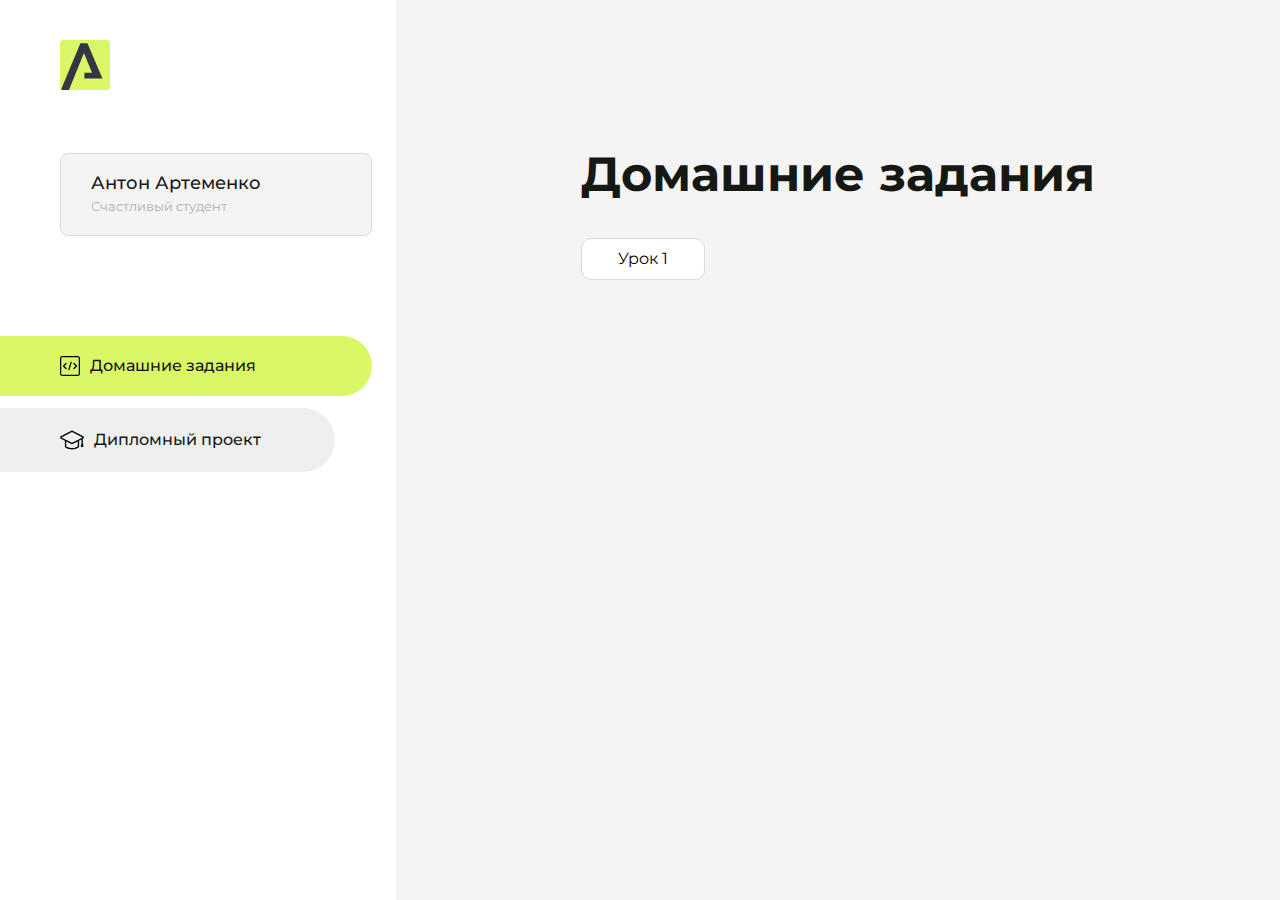
==== index.html @ f8a355c6 "add template" ====
<!DOCTYPE html>
<html lang="en">
<head>
    <meta charset="UTF-8">
    <meta name="viewport" content="width=device-width, initial-scale=1.0">
    <title>Домашняя работа</title>
    <link rel="shortcut icon" href="src/logo.ico" type="image/x-icon">
    <link rel="preconnect" href="https://fonts.googleapis.com">
    <link rel="preconnect" href="https://fonts.gstatic.com" crossorigin>
    <link href="https://fonts.googleapis.com/css2?family=Montserrat:wght@400;500;700&family=Rubik:wght@500&display=swap"
          rel="stylesheet">
    <link rel="stylesheet" href="src/style.css">
</head>
<body id="body">
<div class="overlay" id="overlay"></div>
<div class="layout">
    <div class="burger" id="burger">
        <svg viewBox="0 0 24 24" fill="none" xmlns="http://www.w3.org/2000/svg">
            <g id="SVGRepo_bgCarrier" stroke-width="0"></g>
            <g id="SVGRepo_tracerCarrier" stroke-linecap="round" stroke-linejoin="round"></g>
            <g id="SVGRepo_iconCarrier">
                <path d="M4 18L20 18" stroke="#DAF765" stroke-width="2" stroke-linecap="round"></path>
                <path d="M4 12L20 12" stroke="#DAF765" stroke-width="2" stroke-linecap="round"></path>
                <path d="M4 6L20 6" stroke="#DAF765" stroke-width="2" stroke-linecap="round"></path>
            </g>
        </svg>
    </div>
    <aside class="sidebar" id="sidebar">
        <div class="sidebar__inner">
            <div class="logo">
                <svg width="50" height="50" viewBox="0 0 50 50" fill="none" xmlns="http://www.w3.org/2000/svg">
                    <g clip-path="url(#clip0_513_74730)">
                        <path d="M46.17 -0.257004H3.83C1.57281 -0.257004 -0.257 1.57281 -0.257 3.83V46.17C-0.257 48.4272 1.57281 50.257 3.83 50.257H46.17C48.4272 50.257 50.257 48.4272 50.257 46.17V3.83C50.257 1.57281 48.4272 -0.257004 46.17 -0.257004Z"
                              fill="#DAF765"/>
                        <path d="M24.375 38.4H42.461L27.441 3.1585H20.4355C20.4355 3.1585 6.7895 35.881 1.1945 49.294C2.015 50.0275 3.0945 50.257 3.6945 50.257H8.8445L23.954 13.07L32.0465 32.8285H24.375V38.4Z"
                              fill="#323843"/>
                    </g>
                    <defs>
                        <clipPath id="clip0_513_74730">
                            <rect width="50" height="50" fill="white"/>
                        </clipPath>
                    </defs>
                </svg>
            </div>
            <div class="sidebar__user">
                <div class="sidebar__name">Антон Артеменко</div>
                <div class="sidebar__text">Счастливый студент</div>
            </div>
            <div class="sidebar__tabs">
                <div class="sidebar__item">
                    <button class="sidebar__button active" id="tasks">
                        <svg xmlns="http://www.w3.org/2000/svg" width="20" height="20" viewBox="0 0 20 20" fill="none">
                            <g clip-path="url(#clip0_704_74543)">
                                <path d="M17.7083 20H2.29167C1.0275 20 0 18.9725 0 17.7083V2.29167C0 1.0275 1.0275 0 2.29167 0H17.7083C18.9725 0 20 1.0275 20 2.29167V17.7083C20 18.9725 18.9725 20 17.7083 20ZM2.29167 1.25C1.7175 1.25 1.25 1.7175 1.25 2.29167V17.7083C1.25 18.2825 1.7175 18.75 2.29167 18.75H17.7083C18.2825 18.75 18.75 18.2825 18.75 17.7083V2.29167C18.75 1.7175 18.2825 1.25 17.7083 1.25H2.29167Z"
                                      fill="black"/>
                                <path d="M6.04167 13.125C5.88167 13.125 5.72167 13.0642 5.6 12.9417L3.1 10.4417C2.85583 10.1975 2.85583 9.80167 3.1 9.5575L5.6 7.0575C5.84417 6.81333 6.24 6.81333 6.48417 7.0575C6.72833 7.30167 6.72833 7.6975 6.48417 7.94167L4.42583 10L6.48417 12.0583C6.72833 12.3025 6.72833 12.6983 6.48417 12.9425C6.36167 13.0642 6.20167 13.125 6.04167 13.125Z"
                                      fill="black"/>
                                <path d="M8.95833 14.1667C8.9 14.1667 8.84 14.1583 8.78167 14.1417C8.45083 14.0442 8.26083 13.6967 8.35833 13.3658L10.4417 6.28251C10.5392 5.95084 10.8892 5.76417 11.2175 5.85917C11.5483 5.95667 11.7383 6.30417 11.6408 6.63501L9.5575 13.7183C9.47833 13.9908 9.22833 14.1667 8.95833 14.1667Z"
                                      fill="black"/>
                                <path d="M13.9583 13.125C13.7983 13.125 13.6383 13.0642 13.5167 12.9417C13.2725 12.6975 13.2725 12.3017 13.5167 12.0575L15.575 9.99916L13.5167 7.94083C13.2725 7.69666 13.2725 7.30083 13.5167 7.05666C13.7608 6.81249 14.1567 6.81249 14.4008 7.05666L16.9008 9.55666C17.145 9.80083 17.145 10.1967 16.9008 10.4408L14.4008 12.9408C14.2783 13.0642 14.1183 13.125 13.9583 13.125Z"
                                      fill="black"/>
                            </g>
                            <defs>
                                <clipPath id="clip0_704_74543">
                                    <rect width="20" height="20" fill="white"/>
                                </clipPath>
                            </defs>
                        </svg>
                        <span>Домашние задания</span></button>
                </div>
                <div class="sidebar__item">
                    <button class="sidebar__button" id="diplom">
                        <svg xmlns="http://www.w3.org/2000/svg" width="24" height="24" viewBox="0 0 24 24" fill="none">
                            <g clip-path="url(#clip0_704_74553)">
                                <path d="M23.2628 10.5971C23.7176 10.365 24 9.90375 24 9.39337C24 8.883 23.7176 8.42175 23.2628 8.18962L12.6135 2.75362C12.2291 2.55824 11.7705 2.55787 11.3854 2.75399L0.736875 8.19C0.282375 8.42175 0 8.883 0 9.39337C0 9.90375 0.282375 10.365 0.736875 10.5971L4.89038 12.7177V18.2074C4.89038 19.8154 8.412 21.393 12 21.393C15.5884 21.393 19.1096 19.815 19.1096 18.2074V12.7174L21.4609 11.517V15.8017L20.901 17.2305C20.7409 17.6389 20.7934 18.0994 21.0405 18.4616C21.2876 18.8246 21.6979 19.041 22.1366 19.041C22.5754 19.041 22.9852 18.8246 23.2324 18.462C23.4795 18.099 23.532 17.6385 23.3719 17.2301L22.8124 15.8021V10.827L23.2628 10.5971ZM17.7623 18.1721C17.6198 18.6375 15.3491 20.0419 12 20.0419C8.65088 20.0419 6.38025 18.6375 6.2415 18.2074V12.3037L6.23887 12.3019C6.23812 12.057 6.1065 11.8207 5.87325 11.7019L1.3515 9.39337L12 3.95737L22.6489 9.39337L12 14.8294L5.87325 11.7019C5.54063 11.5331 4.6695 11.6674 4.5 12C4.33012 12.3322 4.55813 12.5479 4.89038 12.7177L11.3857 16.0331C11.5781 16.1314 11.7889 16.1805 12 16.1805C12.2107 16.1805 12.4222 16.1314 12.6146 16.0331L17.7593 13.407L17.7623 18.1721Z"
                                      fill="black"/>
                            </g>
                            <defs>
                                <clipPath id="clip0_704_74553">
                                    <rect width="24" height="24" fill="white"/>
                                </clipPath>
                            </defs>
                        </svg>
                        <span>Дипломный проект</span></button>
                </div>
            </div>
        </div>

    </aside>
    <div class="content">
        <div class="container">
            <div class="content__block" id="tasksBlock">
                <div class="content__title">Домашние задания</div>
                <ul class="content__list">
                    <li class="content__list-item">
                        <a href="lesson1/index.html">Урок 1</a>
                    </li>
                </ul>
            </div>
            <div class="content__block hidden" id="diplomBlock">
                <div class="content__title">Дипломный проект</div>
                <div class="content__list-diplom">
                    <a href="ПАПКА-С-НОМЕРОМ-УРОКА">Ссылка на ДЗ</a>
                </div>
                <div class="content__decor">
                    <div class="content__decor-text">Давай проверим, чему ты научился!</div>
                    <div class="content__decor-img">
                        <img src="src/decor.png" alt="decor">
                    </div>
                </div>
            </div>
        </div>
    </div>
</div>
<script src="src/index.js"></script>
</body>
</html>
---- src/style.css ----
*{padding: 0;margin: 0;border: 0;}
*,*:before,*:after{-webkit-box-sizing: border-box;box-sizing: border-box;}
:focus,:active{outline: none;}
a:focus,a:active{outline: none;}
nav,footer,header,aside{display: block;}
html,body{
    height:100%;width:100%;
    font-size:100%;line-height:1;-ms-text-size-adjust:100%;-moz-text-size-adjust:100%;-webkit-text-size-adjust:100%;}
input,button,textarea{font-family:inherit;}
input::-ms-clear{display: none;}
button{cursor: pointer;}
button::-moz-focus-inner{padding:0;border:0;}
a,a:visited{text-decoration: none;}
a:hover{text-decoration: none;}
ul li{list-style: none;}
img{vertical-align: top;}
h1,h2,h3,h4,h5,h6{font-size:inherit;font-weight: inherit;}
a{color:inherit;}



body {
    font-family: "Montserrat",SansSerif;
    color: black;
}

body.overflow {
    overflow: hidden;
}



.layout {
    display: -webkit-box;
    display: -ms-flexbox;
    display: flex;
    min-height: 100vh;
}

.sidebar {
    padding: 40px 24px 40px 0;
    -ms-flex-negative: 0;
    flex-shrink: 0;
    background-color: white;
}



.content {
    -webkit-box-flex: 1;
    -ms-flex-positive: 1;
    flex-grow: 1;
    background-color: #F4F4F4;
}

.container {
    display: -webkit-box;
    display: -ms-flexbox;
    display: flex;
    -webkit-box-orient: vertical;
    -webkit-box-direction: normal;
    -ms-flex-direction: column;
    flex-direction: column;
    -webkit-box-pack: center;
    -ms-flex-pack: center;
    justify-content: center;
    -webkit-box-align: center;
    -ms-flex-align: center;
    align-items: center;
    padding: 150px 60px 80px 60px;
}


.logo {
    margin-left: 60px;
    margin-bottom: 60px;
}

.sidebar__user {
    background-color: #F4F4F4;
    padding: 20px 30px;
    margin-left: 60px;
    margin-bottom: 100px;
    border-radius: 8px;
    border: 1px solid #DADEC9;
}

.sidebar__name {
    color:#161814;
    font-size: 18px;
    font-weight: 500;
    margin-bottom: 6px;
}

.sidebar__text {
    color: #AFB1A7;
    font-size: 13px;
    font-weight: 400;
    line-height: 130%; /* 16.9px */
}

.sidebar__item {
    width: 372px;
}

.sidebar__button {
    display: -webkit-box;
    display: -ms-flexbox;
    display: flex;
    -webkit-box-align: center;
    -ms-flex-align: center;
    align-items: center;
    gap: 10px;
    padding: 20px 60px;
    margin-bottom: 12px;
    border-radius: 0px 100px 100px 0px;
    -webkit-transition: all .5s;
    -o-transition: all .5s;
    transition: all .5s;
    cursor: pointer;
    width: 90%;
    color:#161814;
    font-size: 16px;
    font-weight: 500;
}

.sidebar__button.active , .sidebar__button:hover {
    width: 100%;
    background-color: #DAF765;
}


.content__title {
    color: #161814;
    font-size: 48px;
    font-weight: 700;
    margin-bottom: 40px;
}

.content__list {
    display: -webkit-box;
    display: -ms-flexbox;
    display: flex;
    -webkit-box-align: center;
    -ms-flex-align: center;
    align-items: center;
    -ms-flex-wrap: wrap;
    flex-wrap: wrap;
    gap: 20px;
}



.content__list-item  {
    cursor: pointer;
    padding: 12px 18px;
    background-color: #fff;
    border-radius: 10px;
    border: 1px solid #DADEC9;
    -webkit-transition: all .3s;
    -o-transition: all .3s;
    transition: all .3s;
}

.content__list-item:hover,.content__list-diplom:hover {
    background-color: #AFB1A7;
}

li a {
    padding: 12px 18px;

}


.content__list-diplom {
    -webkit-transition: all .3s;
    -o-transition: all .3s;
    transition: all .3s;
    display: inline-block;
    padding: 12px 18px;
    background-color: #fff;
    border-radius: 10px;
    border: 1px solid #DADEC9;
}

.content__decor {
    display: -webkit-box;
    display: -ms-flexbox;
    display: flex;
    -webkit-box-align: center;
    -ms-flex-align: center;
    align-items: center;
}

.content__decor-text {
    color:#BEDD44;
    font-size: 36px;
    font-weight: 700;
    line-height: 110%; /* 39.6px */
}

.content__block {
    max-width: 1200px;
}

.content__block.hidden {
    display: none;
}

.content__decor-img img{
    width: 100%;
}

.burger {
    display: none;
    padding: 5px;
    position: fixed;
    top: 3%;
    right: 7%;
    width: 40px;
    height: 40px;
    background-color: #161814;
    border-radius: 50%;
    z-index: 10;
    border: 1px solid #DAF765;
}

@media (max-width: 768px) {
    .burger {
        display: block;
    }

    .sidebar {
        -webkit-transition: all .3s;
        -o-transition: all .3s;
        transition: all .3s;
        -webkit-transform: translateX(-100%);
        -ms-transform: translateX(-100%);
        transform: translateX(-100%);
        position: fixed;
        top: 0;
        left: 0;
        bottom: 0;
        z-index: 5;
    }

    .sidebar.show {
        -webkit-transform: translateX(0%);
        -ms-transform: translateX(0%);
        transform: translateX(0%);
    }

    .overlay {
        opacity: 0;
        pointer-events: none;
        -webkit-transition: all .3s;
        -o-transition: all .3s;
        transition: all .3s;
        position: absolute;
        top: 0;
        right: 0;
        left: 0;
        bottom: 0;
        z-index: 3;
        background-color: #000000e0;
    }

    .overlay.show {
        opacity: 1;
        pointer-events: all;
    }

    .container {
        padding: 40px 20px;
        min-height: 100%;
    }

    .content__decor {
        margin-top: 20px;
        -webkit-box-orient: vertical;
        -webkit-box-direction: normal;
        -ms-flex-direction: column;
        flex-direction: column;
    }
}

@media (max-width: 400px) {
    .sidebar__user {
        margin-left: 0;
    }
}
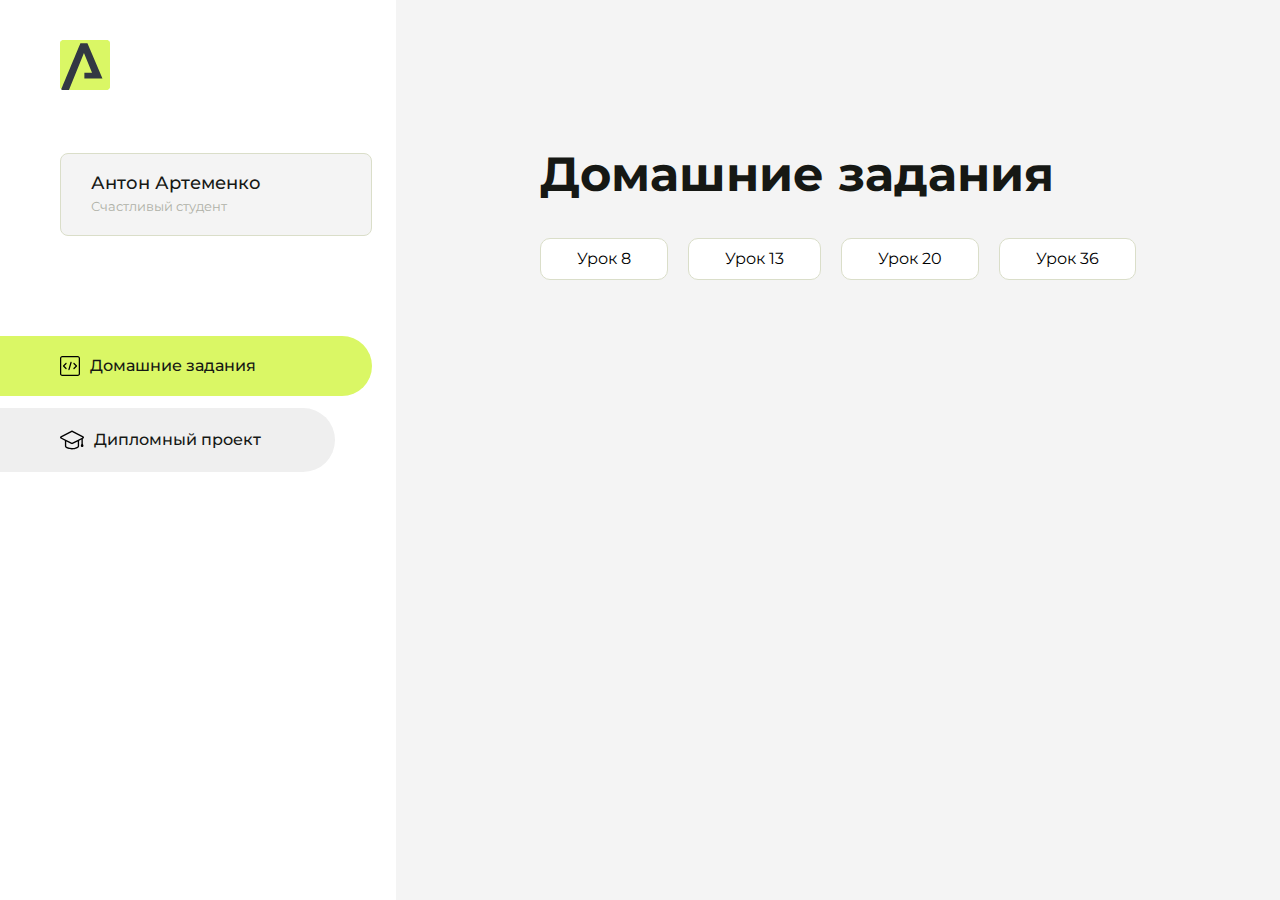
==== commit 3814a26a: "Add files via upload" ====
--- a/index.html
+++ b/index.html
@@ -93,7 +93,16 @@
                 <div class="content__title">Домашние задания</div>
                 <ul class="content__list">
                     <li class="content__list-item">
-                        <a href="lesson1/index.html">Урок 1</a>
+                        <a href="homework1/index.html">Урок 8</a>
+                    </li>
+                    <li class="content__list-item">
+                        <a href="homework2/index.html">Урок 13</a>
+                    </li>
+                    <li class="content__list-item">
+                        <a href="homework3/index.html">Урок 20</a>
+                    </li>
+                    <li class="content__list-item">
+                        <a href="homework4/index.html">Урок 36</a>
                     </li>
                 </ul>
             </div>
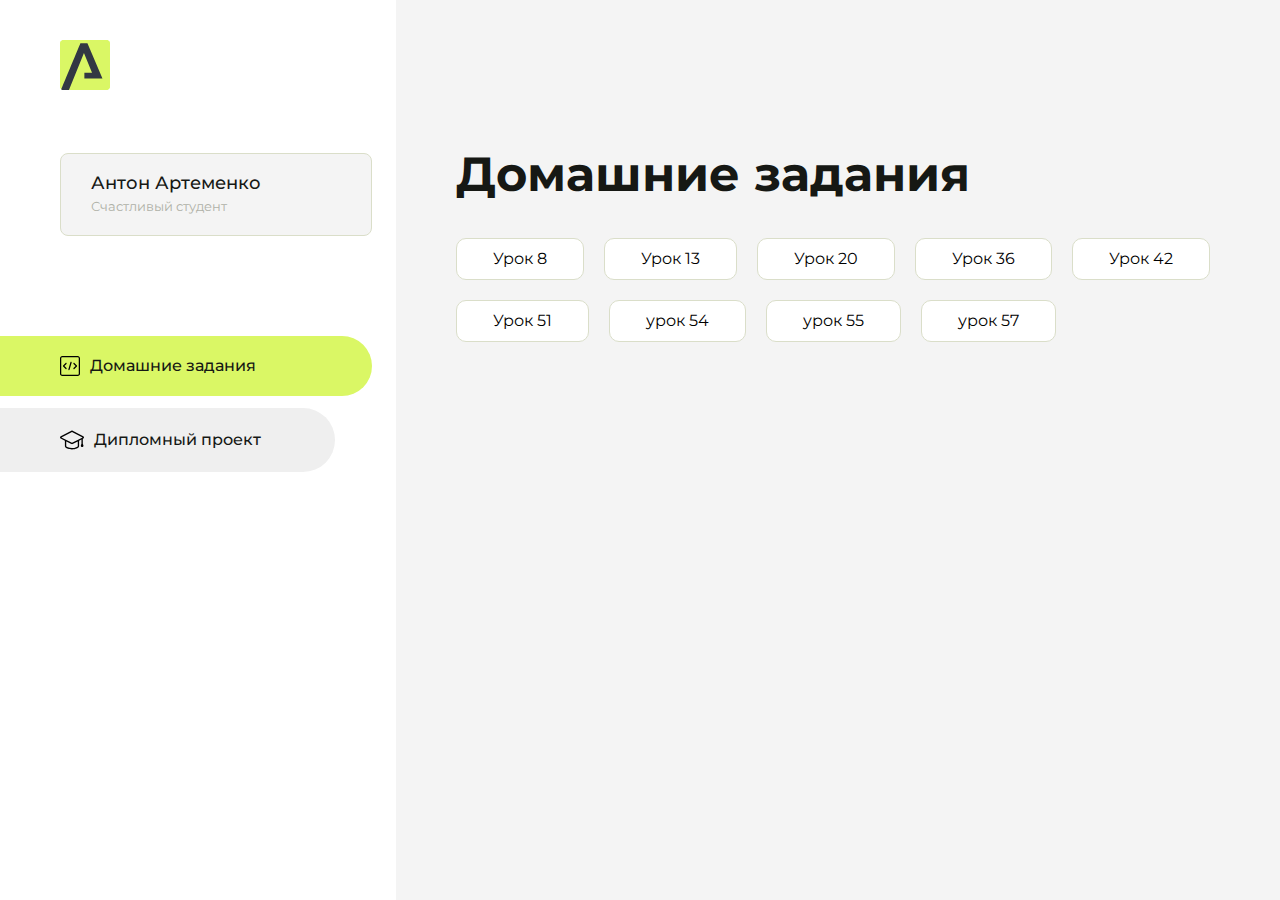
==== commit 080462e8: "Add files via upload" ====
--- a/index.html
+++ b/index.html
@@ -104,6 +104,21 @@
                     <li class="content__list-item">
                         <a href="homework4/index.html">Урок 36</a>
                     </li>
+                    <li class="content__list-item">
+                        <a href="homework5/index.html">Урок 42</a>
+                    </li>
+                    <li class="content__list-item">
+                        <a href="homework6/index.html">Урок 51</a>
+                    </li>
+                    <li class="content__list-item">
+                        <a href="homework7/index.html">урок 54</a>
+                    </li>
+                    <li class="content__list-item">
+                        <a href="homework8/index.html">урок 55</a>
+                    </li>
+                    <li class="content__list-item">
+                        <a href="homework9/index.html">урок 57</a>
+                    </li>
                 </ul>
             </div>
             <div class="content__block hidden" id="diplomBlock">
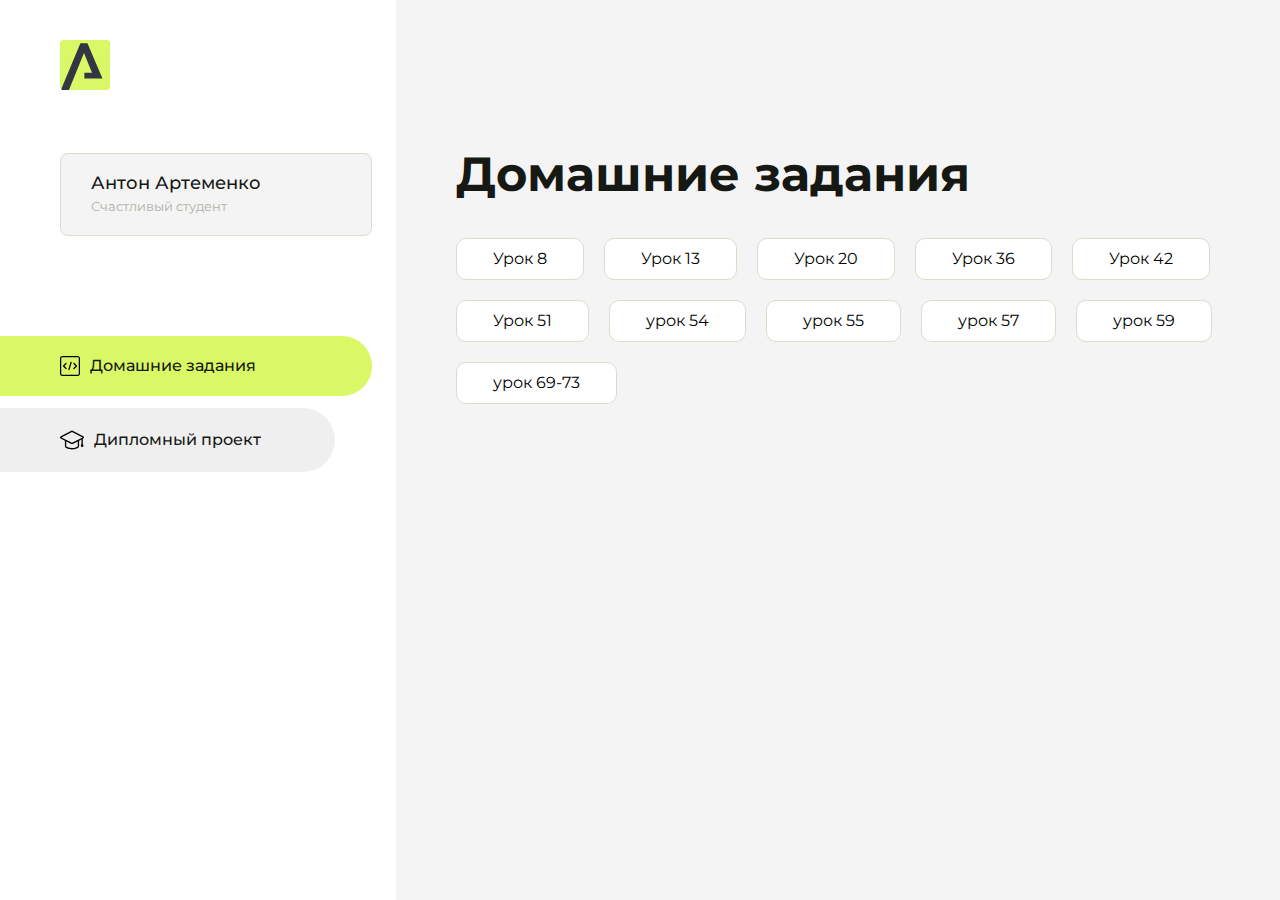
==== commit f3d1fb34: "Add files via upload" ====
--- a/index.html
+++ b/index.html
@@ -119,6 +119,12 @@
                     <li class="content__list-item">
                         <a href="homework9/index.html">урок 57</a>
                     </li>
+                    <li class="content__list-item">
+                        <a href="homework10/index.html">урок 59</a>
+                    </li>
+                    <li class="content__list-item">
+                        <a href="homework11/index.html">урок 69-73</a>
+                    </li>
                 </ul>
             </div>
             <div class="content__block hidden" id="diplomBlock">
